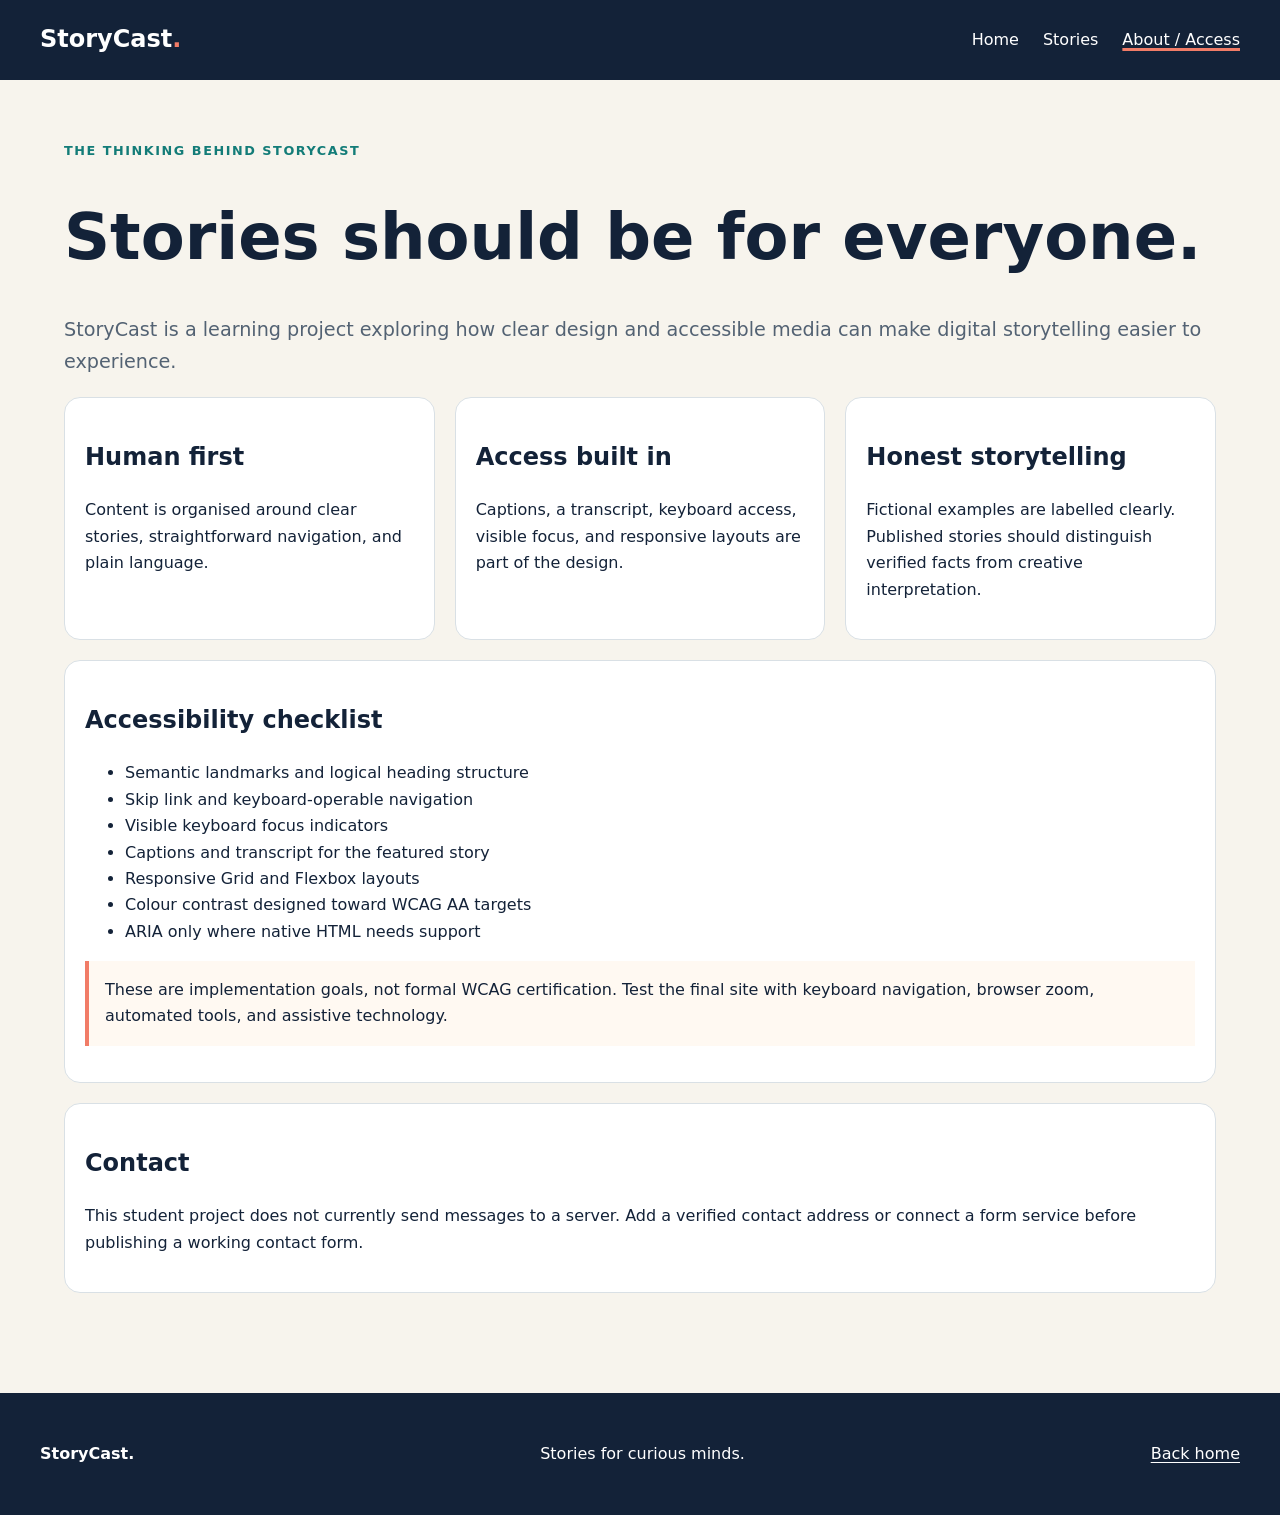
==== about.html @ 43b9b20c "Initial commit" ====
<!doctype html><html lang="en"><head><meta charset="utf-8"><meta name="viewport" content="width=device-width, initial-scale=1"><title>About and Accessibility | StoryCast</title><link rel="stylesheet" href="css/main.css"><script defer src="js/main.js"></script></head><body><a class="skip-link" href="#main">Skip to main content</a><header class="site-header"><a class="brand" href="index.html">StoryCast<span>.</span></a><button class="nav-toggle" aria-expanded="false" aria-controls="primary-nav">Menu</button><nav id="primary-nav" class="site-nav" data-open="false" aria-label="Main navigation"><a href="index.html">Home</a><a href="story/story-1.html">Stories</a><a aria-current="page" href="about.html">About / Access</a></nav></header><main id="main" class="page"><p class="eyebrow">The thinking behind StoryCast</p><h1>Stories should be for everyone.</h1><p class="lead">StoryCast is a learning project exploring how clear design and accessible media can make digital storytelling easier to experience.</p><div class="cards"><article class="panel"><h2>Human first</h2><p>Content is organised around clear stories, straightforward navigation, and plain language.</p></article><article class="panel"><h2>Access built in</h2><p>Captions, a transcript, keyboard access, visible focus, and responsive layouts are part of the design.</p></article><article class="panel"><h2>Honest storytelling</h2><p>Fictional examples are labelled clearly. Published stories should distinguish verified facts from creative interpretation.</p></article></div><section class="panel"><h2>Accessibility checklist</h2><ul><li>Semantic landmarks and logical heading structure</li><li>Skip link and keyboard-operable navigation</li><li>Visible keyboard focus indicators</li><li>Captions and transcript for the featured story</li><li>Responsive Grid and Flexbox layouts</li><li>Colour contrast designed toward WCAG AA targets</li><li>ARIA only where native HTML needs support</li></ul><p class="notice">These are implementation goals, not formal WCAG certification. Test the final site with keyboard navigation, browser zoom, automated tools, and assistive technology.</p></section><section class="panel"><h2>Contact</h2><p>This student project does not currently send messages to a server. Add a verified contact address or connect a form service before publishing a working contact form.</p></section></main><footer><b>StoryCast.</b><p>Stories for curious minds.</p><a href="index.html">Back home</a></footer></body></html>
---- css/main.css ----
/* Compiled CSS for the included starter site. Recompile sass/main.scss when editing Sass. */
:root{font-family:system-ui,-apple-system,BlinkMacSystemFont,"Segoe UI",sans-serif;font-size:1rem;line-height:1.65;color:#132238;background:#F7F4ED}*{box-sizing:border-box}body{margin:0}a{color:#137C78;text-underline-offset:.2em}:focus-visible{outline:3px solid #F17C67;outline-offset:4px}.skip-link{position:absolute;top:-5rem;left:1rem;background:white;padding:1rem}.skip-link:focus{top:1rem}.site-header{display:flex;align-items:center;justify-content:space-between;gap:1.5rem;padding:1.25rem max(1.25rem,calc((100% - 75rem)/2));background:#132238;color:white}.brand{font-size:1.5rem;font-weight:800;color:white;text-decoration:none}.brand span{color:#F17C67}.site-nav{display:flex;gap:1.5rem}.site-nav a{color:white;text-decoration:none}.site-nav a[aria-current=page]{text-decoration:underline;text-decoration-color:#F17C67;text-decoration-thickness:3px}.nav-toggle{display:none}.hero{max-width:75rem;margin:auto;padding:5rem 1.5rem;display:grid;grid-template-columns:1fr 1fr;gap:2rem;align-items:center}.hero h1,h1{font-size:clamp(2.3rem,5vw,4.5rem);line-height:1.05}.eyebrow{color:#137C78;text-transform:uppercase;letter-spacing:.12em;font-size:.8rem;font-weight:800}.lead{font-size:1.2rem;color:#536273}.button{display:inline-block;padding:.9rem 1.2rem;background:#F17C67;color:#132238;border-radius:.7rem;text-decoration:none;font-weight:800}.hero-art{min-height:18rem;border-radius:1.5rem;background:#137C78;color:white;display:grid;place-content:center;text-align:center;gap:1rem;container-type:inline-size}.hero-art span{font-size:4rem;border:3px solid white;border-radius:50%;width:7rem;height:7rem;display:grid;place-items:center;margin:auto}.section,.page{max-width:75rem;margin:auto;padding:3rem 1.5rem 5rem}.cards{display:grid;grid-template-columns:repeat(3,minmax(0,1fr));gap:1.25rem}.card,.panel{background:white;border:1px solid #D9E0E5;border-radius:1rem;overflow:hidden}.card{container-type:inline-size}.visual{padding:2rem;background:#E4F1EE;color:#137C78;font-size:3rem;font-weight:800}.card-body,.panel{padding:1.25rem}.media-layout{display:grid;grid-template-columns:1.6fr .8fr;gap:1.25rem}.panel{margin-bottom:1.25rem}video,audio{width:100%;max-width:100%}.transcript{max-width:55rem}.notice{padding:1rem;border-left:4px solid #F17C67;background:#FFF9F2}@container(max-width:320px){.card-body{padding:.75rem}.card h3{font-size:1.1rem}}footer{display:flex;flex-wrap:wrap;align-items:center;justify-content:space-between;gap:1rem;background:#132238;color:white;padding:2rem max(1.25rem,calc((100% - 75rem)/2))}footer a{color:white}@media(max-width:760px){.site-header{flex-wrap:wrap}.nav-toggle{display:block;background:transparent;color:white;border:1px solid white;border-radius:.5rem;padding:.6rem}.site-nav{flex-basis:100%;flex-direction:column}.js .site-nav[data-open=false]{display:none}.hero,.media-layout{grid-template-columns:1fr}.cards{grid-template-columns:1fr}.hero{padding-top:3rem}footer{flex-direction:column;align-items:flex-start}}@media(prefers-reduced-motion:reduce){*{scroll-behavior:auto!important;animation-duration:.01ms!important;transition-duration:.01ms!important}}
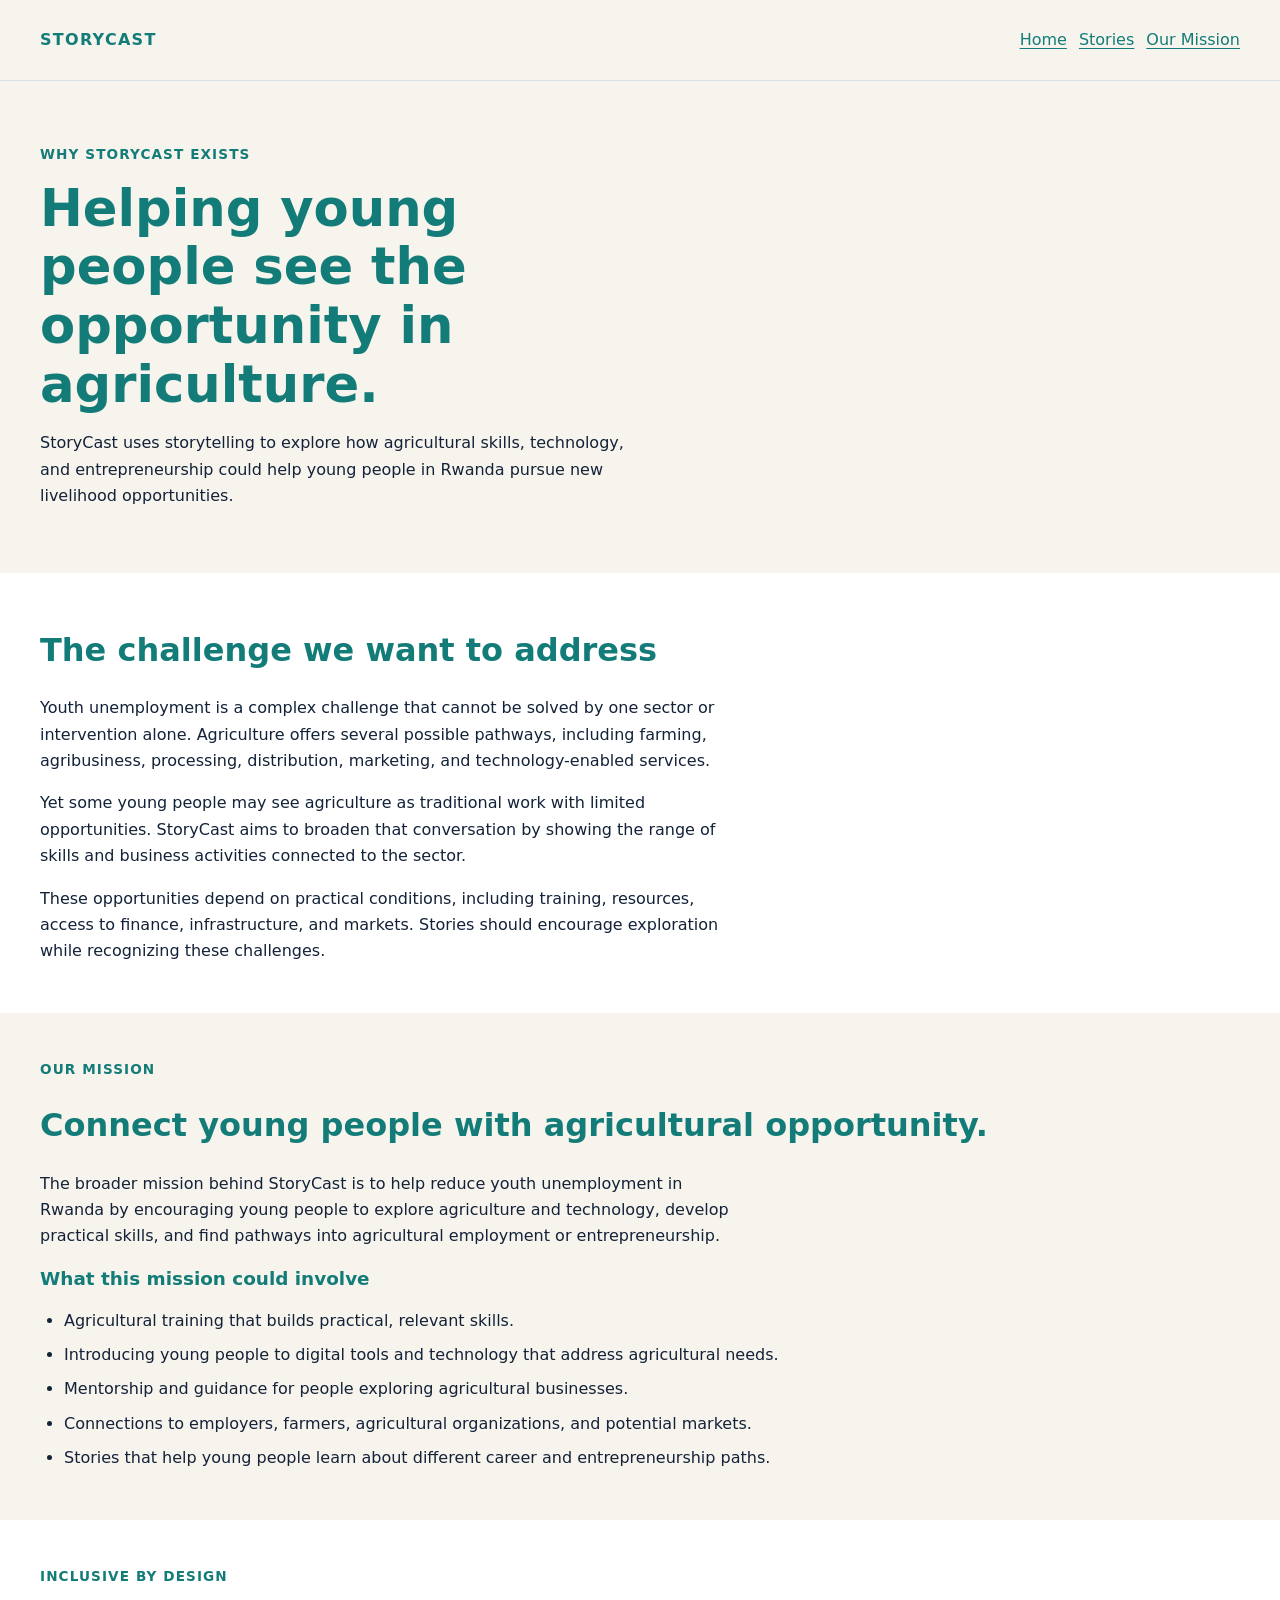
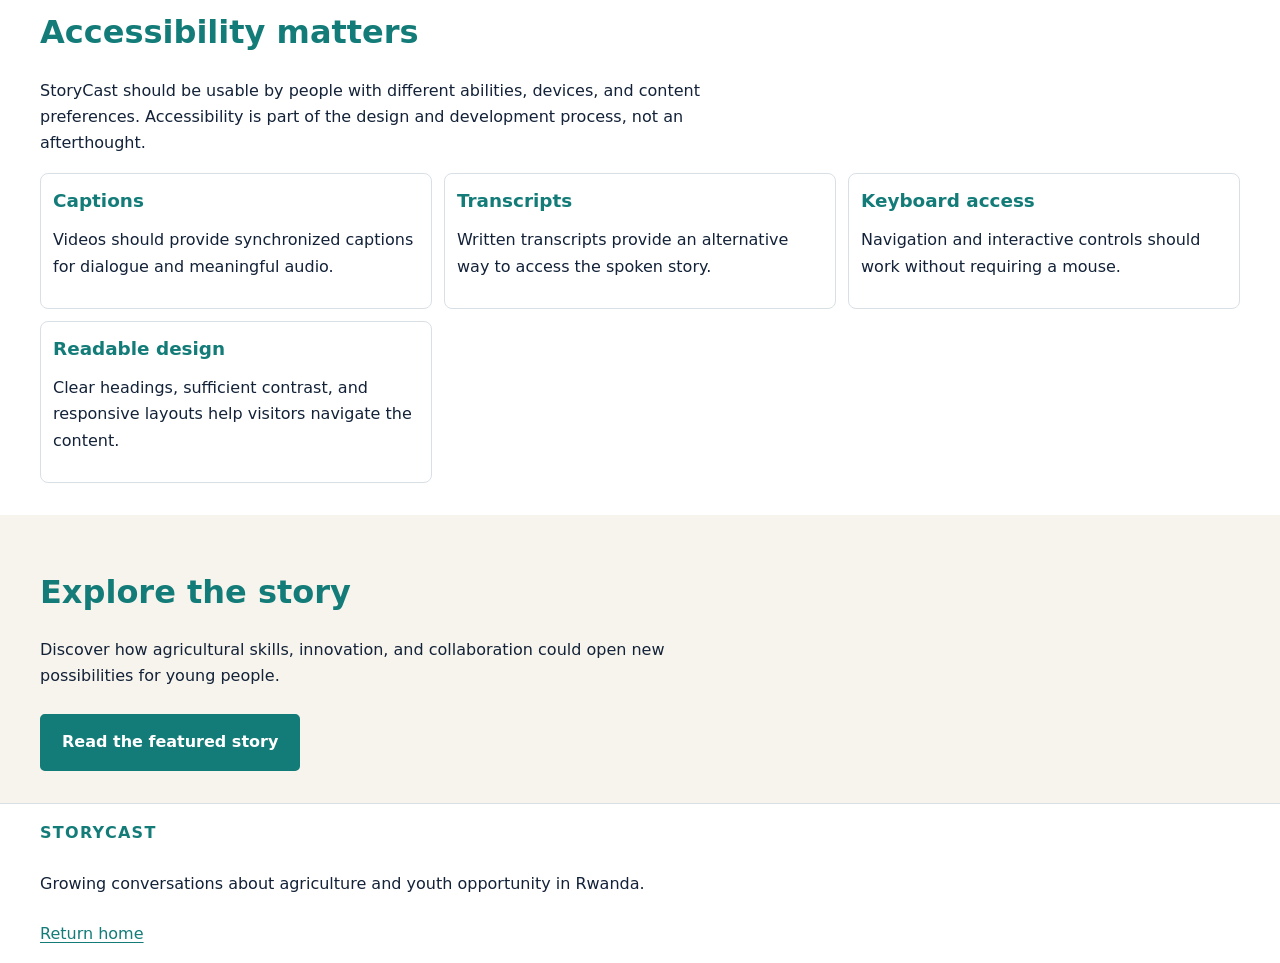
==== commit 692e90f1: "Final commit for storycast" ====
--- a/about.html
+++ b/about.html
@@ -1 +1,244 @@
-<!doctype html><html lang="en"><head><meta charset="utf-8"><meta name="viewport" content="width=device-width, initial-scale=1"><title>About and Accessibility | StoryCast</title><link rel="stylesheet" href="css/main.css"><script defer src="js/main.js"></script></head><body><a class="skip-link" href="#main">Skip to main content</a><header class="site-header"><a class="brand" href="index.html">StoryCast<span>.</span></a><button class="nav-toggle" aria-expanded="false" aria-controls="primary-nav">Menu</button><nav id="primary-nav" class="site-nav" data-open="false" aria-label="Main navigation"><a href="index.html">Home</a><a href="story/story-1.html">Stories</a><a aria-current="page" href="about.html">About / Access</a></nav></header><main id="main" class="page"><p class="eyebrow">The thinking behind StoryCast</p><h1>Stories should be for everyone.</h1><p class="lead">StoryCast is a learning project exploring how clear design and accessible media can make digital storytelling easier to experience.</p><div class="cards"><article class="panel"><h2>Human first</h2><p>Content is organised around clear stories, straightforward navigation, and plain language.</p></article><article class="panel"><h2>Access built in</h2><p>Captions, a transcript, keyboard access, visible focus, and responsive layouts are part of the design.</p></article><article class="panel"><h2>Honest storytelling</h2><p>Fictional examples are labelled clearly. Published stories should distinguish verified facts from creative interpretation.</p></article></div><section class="panel"><h2>Accessibility checklist</h2><ul><li>Semantic landmarks and logical heading structure</li><li>Skip link and keyboard-operable navigation</li><li>Visible keyboard focus indicators</li><li>Captions and transcript for the featured story</li><li>Responsive Grid and Flexbox layouts</li><li>Colour contrast designed toward WCAG AA targets</li><li>ARIA only where native HTML needs support</li></ul><p class="notice">These are implementation goals, not formal WCAG certification. Test the final site with keyboard navigation, browser zoom, automated tools, and assistive technology.</p></section><section class="panel"><h2>Contact</h2><p>This student project does not currently send messages to a server. Add a verified contact address or connect a form service before publishing a working contact form.</p></section></main><footer><b>StoryCast.</b><p>Stories for curious minds.</p><a href="index.html">Back home</a></footer></body></html>+
+<!DOCTYPE html>
+<html lang="en">
+<head>
+  <meta charset="UTF-8">
+  <meta name="viewport" content="width=device-width, initial-scale=1.0">
+
+  <meta
+    name="description"
+    content="Learn about StoryCast's mission to explore agriculture, technology, and youth employment in Rwanda."
+  >
+
+  <title>Our Mission and Accessibility | StoryCast</title>
+
+  <link rel="stylesheet" href="css/main.css">
+  <script src="js/main.js" defer></script>
+</head>
+
+<body>
+  <a class="skip-link" href="#main-content">
+    Skip to main content
+  </a>
+
+  <header class="site-header">
+    <div class="container header-inner">
+      <a class="site-logo" href="index.html">STORYCAST</a>
+
+      <button
+        class="nav-toggle"
+        type="button"
+        aria-expanded="false"
+        aria-controls="primary-nav"
+      >
+        Menu
+      </button>
+
+      <nav
+        class="site-nav"
+        id="primary-nav"
+        aria-label="Main navigation"
+        data-open="false"
+      >
+        <ul class="site-nav__list">
+          <li><a href="index.html">Home</a></li>
+          <li><a href="index.html#stories">Stories</a></li>
+          <li>
+            <a href="about.html" aria-current="page">
+              Our Mission
+            </a>
+          </li>
+        </ul>
+      </nav>
+    </div>
+  </header>
+
+  <main id="main-content">
+    <section class="hero" aria-labelledby="about-title">
+      <div class="container">
+        <p class="eyebrow">Why StoryCast exists</p>
+
+        <h1 id="about-title">
+          Helping young people see the opportunity in agriculture.
+        </h1>
+
+        <p class="hero__description">
+          StoryCast uses storytelling to explore how agricultural
+          skills, technology, and entrepreneurship could help
+          young people in Rwanda pursue new livelihood
+          opportunities.
+        </p>
+      </div>
+    </section>
+
+    <section class="section about-section"
+             aria-labelledby="challenge-title">
+      <div class="container">
+        <h2 id="challenge-title">
+          The challenge we want to address
+        </h2>
+
+        <p>
+          Youth unemployment is a complex challenge that cannot
+          be solved by one sector or intervention alone.
+          Agriculture offers several possible pathways,
+          including farming, agribusiness, processing,
+          distribution, marketing, and technology-enabled
+          services.
+        </p>
+
+        <p>
+          Yet some young people may see agriculture as
+          traditional work with limited opportunities.
+          StoryCast aims to broaden that conversation by
+          showing the range of skills and business activities
+          connected to the sector.
+        </p>
+
+        <p>
+          These opportunities depend on practical conditions,
+          including training, resources, access to finance,
+          infrastructure, and markets. Stories should
+          encourage exploration while recognizing these
+          challenges.
+        </p>
+      </div>
+    </section>
+
+    <section class="section"
+             aria-labelledby="mission-title">
+      <div class="container">
+        <p class="eyebrow">Our mission</p>
+
+        <h2 id="mission-title">
+          Connect young people with agricultural opportunity.
+        </h2>
+
+        <p>
+          The broader mission behind StoryCast is to help
+          reduce youth unemployment in Rwanda by encouraging
+          young people to explore agriculture and technology,
+          develop practical skills, and find pathways into
+          agricultural employment or entrepreneurship.
+        </p>
+
+        <h3>What this mission could involve</h3>
+
+        <ul class="mission-list">
+          <li>
+            Agricultural training that builds practical,
+            relevant skills.
+          </li>
+          <li>
+            Introducing young people to digital tools and
+            technology that address agricultural needs.
+          </li>
+          <li>
+            Mentorship and guidance for people exploring
+            agricultural businesses.
+          </li>
+          <li>
+            Connections to employers, farmers, agricultural
+            organizations, and potential markets.
+          </li>
+          <li>
+            Stories that help young people learn about
+            different career and entrepreneurship paths.
+          </li>
+        </ul>
+      </div>
+    </section>
+
+    <section class="section about-section"
+             aria-labelledby="accessibility">
+      <div class="container">
+        <p class="eyebrow">Inclusive by design</p>
+
+        <h2 id="accessibility">
+          Accessibility matters
+        </h2>
+
+        <p>
+          StoryCast should be usable by people with different
+          abilities, devices, and content preferences.
+          Accessibility is part of the design and development
+          process, not an afterthought.
+        </p>
+
+        <div class="story-grid">
+          <article class="story-card">
+            <div class="story-card__content">
+              <h3>Captions</h3>
+              <p>
+                Videos should provide synchronized captions
+                for dialogue and meaningful audio.
+              </p>
+            </div>
+          </article>
+
+          <article class="story-card">
+            <div class="story-card__content">
+              <h3>Transcripts</h3>
+              <p>
+                Written transcripts provide an alternative
+                way to access the spoken story.
+              </p>
+            </div>
+          </article>
+
+          <article class="story-card">
+            <div class="story-card__content">
+              <h3>Keyboard access</h3>
+              <p>
+                Navigation and interactive controls should
+                work without requiring a mouse.
+              </p>
+            </div>
+          </article>
+
+          <article class="story-card">
+            <div class="story-card__content">
+              <h3>Readable design</h3>
+              <p>
+                Clear headings, sufficient contrast, and
+                responsive layouts help visitors navigate
+                the content.
+              </p>
+            </div>
+          </article>
+        </div>
+      </div>
+    </section>
+
+    <section class="section"
+             aria-labelledby="next-title">
+      <div class="container">
+        <h2 id="next-title">Explore the story</h2>
+
+        <p>
+          Discover how agricultural skills, innovation, and
+          collaboration could open new possibilities for
+          young people.
+        </p>
+
+        <a class="button" href="story/story-1.html">
+          Read the featured story
+        </a>
+      </div>
+    </section>
+  </main>
+
+  <footer class="site-footer">
+    <div class="container footer-inner">
+      <a class="site-logo" href="index.html">STORYCAST</a>
+
+      <p>
+        Growing conversations about agriculture and
+        youth opportunity in Rwanda.
+      </p>
+
+      <a href="index.html">Return home</a>
+    </div>
+  </footer>
+</body>
+</html>
--- a/css/main.css
+++ b/css/main.css
@@ -1,2 +1,562 @@
-/* Compiled CSS for the included starter site. Recompile sass/main.scss when editing Sass. */
-:root{font-family:system-ui,-apple-system,BlinkMacSystemFont,"Segoe UI",sans-serif;font-size:1rem;line-height:1.65;color:#132238;background:#F7F4ED}*{box-sizing:border-box}body{margin:0}a{color:#137C78;text-underline-offset:.2em}:focus-visible{outline:3px solid #F17C67;outline-offset:4px}.skip-link{position:absolute;top:-5rem;left:1rem;background:white;padding:1rem}.skip-link:focus{top:1rem}.site-header{display:flex;align-items:center;justify-content:space-between;gap:1.5rem;padding:1.25rem max(1.25rem,calc((100% - 75rem)/2));background:#132238;color:white}.brand{font-size:1.5rem;font-weight:800;color:white;text-decoration:none}.brand span{color:#F17C67}.site-nav{display:flex;gap:1.5rem}.site-nav a{color:white;text-decoration:none}.site-nav a[aria-current=page]{text-decoration:underline;text-decoration-color:#F17C67;text-decoration-thickness:3px}.nav-toggle{display:none}.hero{max-width:75rem;margin:auto;padding:5rem 1.5rem;display:grid;grid-template-columns:1fr 1fr;gap:2rem;align-items:center}.hero h1,h1{font-size:clamp(2.3rem,5vw,4.5rem);line-height:1.05}.eyebrow{color:#137C78;text-transform:uppercase;letter-spacing:.12em;font-size:.8rem;font-weight:800}.lead{font-size:1.2rem;color:#536273}.button{display:inline-block;padding:.9rem 1.2rem;background:#F17C67;color:#132238;border-radius:.7rem;text-decoration:none;font-weight:800}.hero-art{min-height:18rem;border-radius:1.5rem;background:#137C78;color:white;display:grid;place-content:center;text-align:center;gap:1rem;container-type:inline-size}.hero-art span{font-size:4rem;border:3px solid white;border-radius:50%;width:7rem;height:7rem;display:grid;place-items:center;margin:auto}.section,.page{max-width:75rem;margin:auto;padding:3rem 1.5rem 5rem}.cards{display:grid;grid-template-columns:repeat(3,minmax(0,1fr));gap:1.25rem}.card,.panel{background:white;border:1px solid #D9E0E5;border-radius:1rem;overflow:hidden}.card{container-type:inline-size}.visual{padding:2rem;background:#E4F1EE;color:#137C78;font-size:3rem;font-weight:800}.card-body,.panel{padding:1.25rem}.media-layout{display:grid;grid-template-columns:1.6fr .8fr;gap:1.25rem}.panel{margin-bottom:1.25rem}video,audio{width:100%;max-width:100%}.transcript{max-width:55rem}.notice{padding:1rem;border-left:4px solid #F17C67;background:#FFF9F2}@container(max-width:320px){.card-body{padding:.75rem}.card h3{font-size:1.1rem}}footer{display:flex;flex-wrap:wrap;align-items:center;justify-content:space-between;gap:1rem;background:#132238;color:white;padding:2rem max(1.25rem,calc((100% - 75rem)/2))}footer a{color:white}@media(max-width:760px){.site-header{flex-wrap:wrap}.nav-toggle{display:block;background:transparent;color:white;border:1px solid white;border-radius:.5rem;padding:.6rem}.site-nav{flex-basis:100%;flex-direction:column}.js .site-nav[data-open=false]{display:none}.hero,.media-layout{grid-template-columns:1fr}.cards{grid-template-columns:1fr}.hero{padding-top:3rem}footer{flex-direction:column;align-items:flex-start}}@media(prefers-reduced-motion:reduce){*{scroll-behavior:auto!important;animation-duration:.01ms!important;transition-duration:.01ms!important}}
+*,
+*::before,
+*::after {
+  box-sizing: border-box;
+}
+
+html {
+  scroll-behavior: smooth;
+  scroll-padding-top: 1rem;
+}
+
+body {
+  margin: 0;
+  background: #F7F4ED;
+  color: #132238;
+  font-family: system-ui, -apple-system, BlinkMacSystemFont, "Segoe UI", sans-serif;
+  font-size: 1rem;
+  line-height: 1.65;
+}
+
+img,
+video {
+  display: block;
+  max-width: 100%;
+}
+
+a {
+  color: #137C78;
+  text-underline-offset: 0.2em;
+}
+
+a:hover {
+  text-decoration-thickness: 2px;
+}
+
+a:focus-visible,
+button:focus-visible {
+  outline: 3px solid #132238;
+  outline-offset: 4px;
+}
+
+h1,
+h2,
+h3 {
+  color: #137C78;
+  line-height: 1.15;
+}
+
+h1 {
+  font-size: clamp(2.25rem, 4vw, 3.25rem);
+}
+
+h2 {
+  font-size: clamp(1.5rem, 2.5vw, 2.25rem);
+}
+
+h3 {
+  font-size: 1.15rem;
+}
+
+p {
+  max-width: 68ch;
+}
+
+.container {
+  width: min(100% - 2.5rem, 75rem);
+  margin-inline: auto;
+}
+
+.section {
+  padding-block: 2rem;
+}
+
+.skip-link {
+  position: absolute;
+  top: 0.5rem;
+  left: 0.5rem;
+  z-index: 100;
+  padding: 0.75rem 1rem;
+  background: #FFFFFF;
+  color: #137C78;
+  transform: translateY(-150%);
+}
+
+.skip-link:focus {
+  transform: translateY(0);
+}
+
+.site-header {
+  border-bottom: 1px solid #D9E0E5;
+  background: #F7F4ED;
+}
+
+.header-inner,
+.site-header__inner {
+  min-height: 5rem;
+  display: flex;
+  align-items: center;
+  justify-content: space-between;
+  gap: 0.75rem;
+}
+
+.site-logo {
+  color: #137C78;
+  font-weight: 800;
+  letter-spacing: 0.08em;
+  text-decoration: none;
+}
+
+.site-logo--footer {
+  color: #137C78;
+}
+
+.site-nav__list,
+.footer-links {
+  display: flex;
+  align-items: center;
+  flex-wrap: wrap;
+  gap: 0.75rem;
+  margin: 0;
+  padding: 0;
+  list-style: none;
+}
+
+.site-nav a,
+.footer-links a {
+  font-size: 1rem;
+}
+
+.nav-toggle {
+  display: none;
+  padding: 0.65rem 0.9rem;
+  border: 1px solid #137C78;
+  border-radius: 0.3rem;
+  background: transparent;
+  color: #137C78;
+  font: inherit;
+}
+
+.nav-toggle__text {
+  font: inherit;
+}
+
+.hero {
+  padding-block: 3rem;
+  background: #F7F4ED;
+}
+
+.hero__content {
+  max-width: 80rem;
+}
+
+.hero__layout {
+  display: grid;
+  grid-template-columns: 1fr 0.9fr;
+  align-items: center;
+  gap: 1.5rem;
+}
+
+.hero__content {
+  padding-block: 2rem;
+}
+
+.hero__image {
+  display: block;
+  width: 100%;
+  aspect-ratio: 4/5;
+  object-fit: cover;
+  border-radius: 0.75rem;
+}
+
+@media (max-width: 48rem) {
+  .hero__layout {
+    grid-template-columns: 1fr;
+    gap: 0.75rem;
+  }
+  .hero__content {
+    padding-block: 1rem;
+  }
+  .hero__media {
+    order: -1;
+  }
+  .hero__image {
+    aspect-ratio: 16/10;
+  }
+}
+.hero h1 {
+  max-width: 14ch;
+  margin-block: 0.5rem;
+}
+
+.hero__description {
+  max-width: 58ch;
+}
+
+.eyebrow,
+.hero__eyebrow,
+.section-eyebrow {
+  color: #137C78;
+  font-size: 0.85rem;
+  font-weight: 700;
+  letter-spacing: 0.08em;
+  text-transform: uppercase;
+}
+
+.section-spacing {
+  padding-block: 2rem;
+}
+
+.button {
+  display: inline-block;
+  margin-top: 0.5rem;
+  padding: 0.85rem 1.25rem;
+  border: 2px solid #137C78;
+  border-radius: 0.3rem;
+  background: #137C78;
+  color: #FFFFFF;
+  font-size: 1rem;
+  font-weight: 700;
+  text-decoration: none;
+}
+
+.button:hover {
+  background: #0E5C59;
+}
+
+.button--primary {
+  border-color: #137C78;
+  background: #137C78;
+  color: #FFFFFF;
+}
+
+.button--primary:hover {
+  background: #0E5C59;
+}
+
+.button--light {
+  border-color: #FFFFFF;
+  background: #FFFFFF;
+  color: #137C78;
+}
+
+.button--light:hover {
+  background: #F7F4ED;
+}
+
+.hero__secondary {
+  margin-left: 0.5rem;
+}
+
+.mission-intro {
+  background: #FFFFFF;
+}
+
+.mission-intro__layout {
+  display: grid;
+  grid-template-columns: minmax(0, 1fr) minmax(0, 1fr);
+  gap: 1.5rem;
+  align-items: start;
+}
+
+.mission-intro__content {
+  max-width: 46rem;
+}
+
+.mission-intro__layout h2 {
+  max-width: 16ch;
+}
+
+.featured-story {
+  background: #F7F4ED;
+}
+
+.featured-story__media {
+  min-width: 0;
+}
+
+.story-meta {
+  display: flex;
+  flex-wrap: wrap;
+  align-items: center;
+  gap: 0.5rem;
+  margin-top: 0.75rem;
+  color: #536273;
+  font-size: 0.85rem;
+}
+
+.featured-story__layout {
+  display: grid;
+  grid-template-columns: minmax(0, 1.1fr) minmax(0, 1fr);
+  align-items: center;
+  gap: 1.5rem;
+}
+
+.featured-story__image {
+  display: block;
+  width: 100%;
+  aspect-ratio: 4/3;
+  object-fit: cover;
+  border-radius: 0.5rem;
+}
+
+.story-card__image {
+  display: block;
+  width: 100%;
+  aspect-ratio: 4/3;
+  object-fit: cover;
+  border-bottom: 1px solid #D9E0E5;
+}
+
+.featured-story__content {
+  max-width: 38rem;
+}
+
+.media-placeholder {
+  min-height: 15rem;
+  display: grid;
+  place-items: center;
+  padding: 0.75rem;
+  border: 1px solid #D9E0E5;
+  background: #E4F1EE;
+  color: #132238;
+  text-align: center;
+}
+
+.content-note {
+  color: #536273;
+  font-size: 0.85rem;
+  font-style: italic;
+}
+
+.section-heading {
+  margin-bottom: 1rem;
+}
+
+.section-heading h2 {
+  margin-bottom: 0.25rem;
+}
+
+.story-grid {
+  display: grid;
+  grid-template-columns: repeat(3, minmax(0, 1fr));
+  gap: 0.75rem;
+  container-name: story-list;
+  container-type: inline-size;
+}
+
+.story-card {
+  min-width: 0;
+  overflow: hidden;
+  border: 1px solid #D9E0E5;
+  border-radius: 0.5rem;
+  background: #FFFFFF;
+}
+
+.story-card .media-placeholder {
+  min-height: 12rem;
+  border: 0;
+  border-bottom: 1px solid #D9E0E5;
+}
+
+.story-card__content {
+  padding: 0.75rem;
+}
+
+.story-card__content h3 {
+  margin-block: 0.25rem;
+}
+
+.story-card__category {
+  color: #536273;
+  font-size: 0.85rem;
+  font-weight: 700;
+  text-transform: uppercase;
+}
+
+.text-link {
+  display: inline-block;
+  margin-top: 0.25rem;
+  font-weight: 700;
+}
+
+.stories-section {
+  background: #FFFFFF;
+}
+
+.call-to-action {
+  background: #137C78;
+  color: #FFFFFF;
+}
+
+.call-to-action__content {
+  max-width: 50rem;
+}
+
+.call-to-action h2,
+.call-to-action .eyebrow,
+.call-to-action .section-eyebrow {
+  color: #FFFFFF;
+}
+
+.call-to-action .button {
+  border-color: #FFFFFF;
+  background: #FFFFFF;
+  color: #137C78;
+}
+
+.call-to-action .button:hover {
+  background: #F7F4ED;
+}
+
+.site-footer {
+  padding-block: 1rem;
+  border-top: 1px solid #D9E0E5;
+  background: #FFFFFF;
+}
+
+.footer-inner,
+.site-footer__inner {
+  display: grid;
+  gap: 0.5rem;
+}
+
+.site-footer__copyright {
+  color: #536273;
+  font-size: 0.85rem;
+}
+
+.footer-credit {
+  color: #536273;
+  font-size: 0.85rem;
+}
+
+.story-intro {
+  max-width: 52rem;
+  margin-bottom: 1.5rem;
+}
+
+.story-detail > section {
+  max-width: 56.25rem;
+  margin-bottom: 1.5rem;
+}
+
+.story-detail video {
+  width: 100%;
+  height: auto;
+  background: #000000;
+}
+
+.story-detail audio {
+  display: block;
+  width: 100%;
+  max-width: 42rem;
+}
+
+.story-media {
+  margin: 0.25rem 0 0;
+}
+
+.story-media video,
+.story-media audio {
+  width: 100%;
+  max-width: 100%;
+}
+
+.story-media figcaption {
+  max-width: 68ch;
+  margin-top: 0.5rem;
+  color: #536273;
+  font-size: 0.85rem;
+}
+
+.story-transcript {
+  padding: 1rem;
+  border: 1px solid #D9E0E5;
+  border-radius: 0.5rem;
+  background: #FFFFFF;
+}
+
+.story-transcript p {
+  max-width: 68ch;
+}
+
+.about-section {
+  background: #FFFFFF;
+}
+
+.mission-list {
+  padding-left: 1.5rem;
+}
+
+.mission-list li {
+  margin-bottom: 0.5rem;
+}
+
+@container story-list (max-width: 42rem) {
+  .story-card__content {
+    padding: 0.5rem;
+  }
+  .story-card .media-placeholder {
+    min-height: 10rem;
+  }
+}
+@media (max-width: 48rem) {
+  .header-inner,
+  .site-header__inner {
+    position: relative;
+    flex-wrap: wrap;
+    padding-block: 0.5rem;
+  }
+  .nav-toggle {
+    display: inline-block;
+  }
+  .site-nav {
+    width: 100%;
+  }
+  .site-nav__list {
+    align-items: flex-start;
+    flex-direction: column;
+    padding-block: 0.5rem;
+  }
+  .js .site-nav[data-open=false] {
+    display: none;
+  }
+  .mission-intro__layout,
+  .featured-story__layout {
+    grid-template-columns: 1fr;
+  }
+  .story-grid {
+    grid-template-columns: 1fr;
+  }
+  .hero {
+    padding-block: 1.5rem;
+  }
+  .section {
+    padding-block: 1.5rem;
+  }
+  .section-spacing {
+    padding-block: 1.5rem;
+  }
+  .hero__secondary {
+    display: block;
+    width: fit-content;
+    margin-left: 0;
+  }
+  .story-transcript {
+    padding: 0.5rem;
+  }
+}
+@media (prefers-reduced-motion: reduce) {
+  html {
+    scroll-behavior: auto;
+  }
+  *,
+  *::before,
+  *::after {
+    animation-duration: 0.01ms !important;
+    animation-iteration-count: 1 !important;
+    transition-duration: 0.01ms !important;
+    scroll-behavior: auto !important;
+  }
+}
